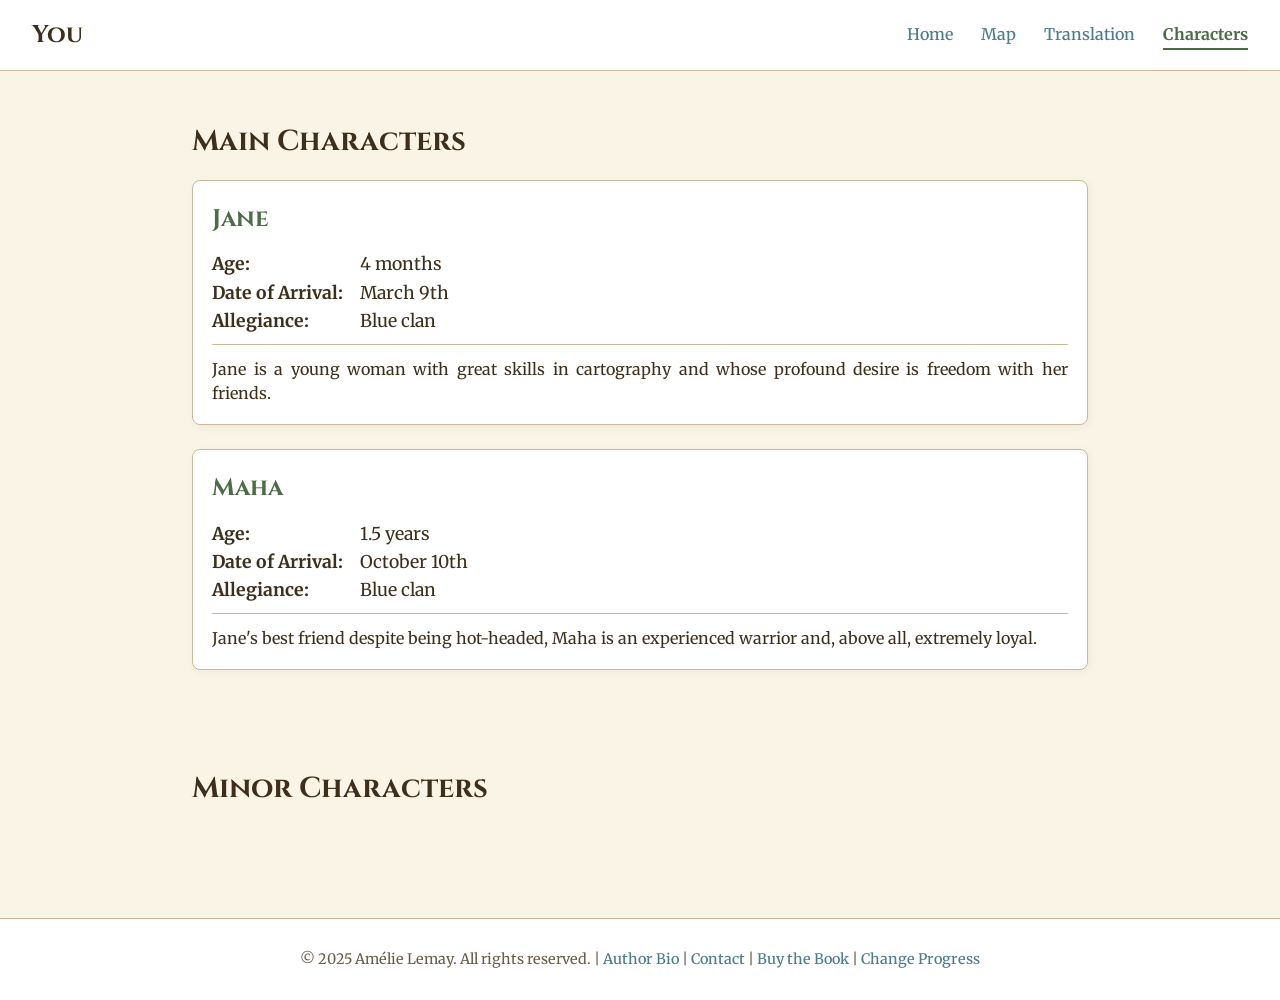
==== characters.html @ 9cd5df21 "Inject content dynamically" ====
<!DOCTYPE html>
<html lang="en">

<head>
    <meta charset="UTF-8">
    <meta name="viewport" content="width=device-width, initial-scale=1.0">
    <title>Characters</title>
    <link href="https://fonts.googleapis.com/css2?family=Cinzel:wght@600&family=Merriweather&display=swap"
        rel="stylesheet">
    <link rel="stylesheet" href="/css/shared.css">
    <link rel="stylesheet" href="/css/characters.css">
    <script type="module" src="/js/shared.js"></script>
    <script type="module" src="/js/characters.js"></script>
</head>

<body>
    <header>
        <h1><a href="index.html">You</a></h1>
        <nav>
            <a href="index.html">Home</a>
            <a href="map.html">Map</a>
            <a href="translation.html">Translation</a>
            <a href="characters.html" aria-current="page">Characters</a>
        </nav>
    </header>

    <a href="#" class="back-to-top" aria-label="Back to top">
        <svg xmlns="http://www.w3.org/2000/svg" fill="none" viewBox="0 0 24 24" stroke="currentColor" stroke-width="4"
            stroke-linecap="round" stroke-linejoin="round">
            <polyline points="18 15 12 9 6 15" />
        </svg>
    </a>

    <section class="chapter-update">
        <button class="popup-close" id="banner-close" aria-label="Close banner">
            <svg xmlns="http://www.w3.org/2000/svg" viewBox="0 0 24 24" fill="none" stroke="currentColor" stroke-width="2"
                stroke-linecap="round" stroke-linejoin="round">
                <line x1="18" y1="6" x2="6" y2="18" />
                <line x1="6" y1="6" x2="18" y2="18" />
            </svg>
        </button>
        <p>Still on chapter <span id="current-chapter">1</span>? Update your progress <a class="update-progress">here</a>.</p>
    </section>

    <div id="content-wrapper">
        <section class="section">
            <h2>Main Characters</h2>
            <div class="major-characters cards" id="main-characters">
                <!--
                    <div class="card card--hover">
                        <h3 class="section-heading">Name</h3>
                        <p><strong>Age:</strong> Age</p>
                        <p><strong>Date of Arrival:</strong> Date</p>
                        <p class="card-underline"><strong>Allegiance:</strong> Group</p>
                        <p class="card-description">Description.</p>
                    </div>
                -->
            </div>
        </section>

        <section class="section">
            <h2>Minor Characters</h2>
            <div class="minor-characters cards" id="minor-characters">
                <!--
                    <div class="card card--hover">
                        <h3 class="section-heading">Name</h3>
                        <p><strong>Allegiance:</strong> Group</p>
                    </div>
                -->
            </div>
        </section>
    </div>

    <footer>
        &copy; 2025 Amélie Lemay. All rights reserved. |
        <a href="#">Author Bio</a> |
        <a href="#">Contact</a> |
        <a href="#">Buy the Book</a> |
        <a class="update-progress">Change Progress</a>
    </footer>

        <template id="progress-modal-template">
            <div class="popup-overlay" data-id="overlay" role="dialog" aria-modal="true" aria-labelledby="progress-title">
                <div class="popup">
                    <button class="popup-close" data-id="close" aria-label="Close popup">
                        <svg xmlns="http://www.w3.org/2000/svg" viewBox="0 0 24 24" fill="none" stroke="currentColor"
                            stroke-width="2" stroke-linecap="round" stroke-linejoin="round">
                            <line x1="18" y1="6" x2="6" y2="18" />
                            <line x1="6" y1="6" x2="18" y2="18" />
                        </svg>
                    </button>
        
                    <p class="popup-intro" data-when="update">You've made some progress!</p>
        
                    <div class="chapter-stepper">
                        <button class="stepper-btn" data-id="dec" aria-label="Previous chapter">
                            <svg xmlns="http://www.w3.org/2000/svg" fill="none" viewBox="0 0 24 24" stroke="currentColor"
                                stroke-width="3" stroke-linecap="round" stroke-linejoin="round">
                                <polyline points="15 18 9 12 15 6" />
                            </svg>
                        </button>
                        <span data-id="chapter-display">1</span>
                        <button class="stepper-btn" data-id="inc" aria-label="Next chapter">
                            <svg xmlns="http://www.w3.org/2000/svg" fill="none" viewBox="0 0 24 24" stroke="currentColor"
                                stroke-width="3" stroke-linecap="round" stroke-linejoin="round">
                                <polyline points="9 18 15 12 9 6" />
                            </svg>
                        </button>
                    </div>
        
                    <div class="popup-checkbox">
                        <label>
                            <input type="checkbox" data-id="finished" />
                            <span>I finished reading</span>
                        </label>
                    </div>
        
                    <div class="popup-actions">
                        <button class="button button--primary" data-id="save">Let's go</button>
                    </div>
                </div>
            </div>
        </template>
</body>

</html>
---- css/shared.css ----
/* ====================================
   Theme Variables
==================================== */
:root {
    --bg: #FAF4E6;
    --text: #3E2F1C;
    --accent: #4C6B47;
    --link: #4A7C8C;
    --border: #CBB89D;
}

/* ====================================
   Global Reset & Base
==================================== */
* {
    margin: 0;
    padding: 0;
    box-sizing: border-box;
}

html {
    font-size: 100%;
    scroll-behavior: smooth;
}

body {
    font-family: 'Merriweather', serif;
    background-color: var(--bg);
    color: var(--text);
    line-height: 1.6;
}

header,
aside,
.card,
.translation-block,
footer {
    background: white;
}

/* ====================================
   Header & Navigation
==================================== */
header {
    border-bottom: 1px solid var(--border);
    padding: 1em 2em;
    display: flex;
    justify-content: space-between;
    align-items: center;
    position: sticky;
    top: 0;
    z-index: 100;
}

header h1 {
    font-family: 'Cinzel', serif;
    font-size: 1.5em;
}

header h1 a {
    color: inherit;
}

a {
    transition: color 0.3s ease;
    text-decoration: none;
    color: var(--link);
    cursor: pointer;
}

nav a,
aside a,
footer a,
.chapter-update a {
    position: relative;
    font-weight: 500;
}

nav a::after,
.card a::after,
footer a::after,
.chapter-update a::after {
    content: "";
    position: absolute;
    left: 0;
    bottom: -3px;
    height: 2px;
    width: 100%;
    background-color: var(--accent);
    transform: scaleX(0);
    transform-origin: center;
    transition: transform 0.5s ease;
}

nav a:hover::after,
.card a:hover::after,
footer a:hover::after,
.chapter-update a:hover::after {
    transform: scaleX(1);
}

nav a {
    margin-left: 1.5em;
}

nav a:hover,
.card a:hover,
footer a:hover,
.translation strong,
.chapter-update a:hover {
    color: var(--accent);
}

nav a[aria-current="page"] {
    color: var(--accent);
    font-weight: bold;
    border-bottom: 2px solid var(--accent);
    padding-bottom: 0.2em;
}

nav a[aria-current="page"]::after {
    display: none;
}

/* ====================================
   Back to Top Button
==================================== */
.back-to-top {
    position: fixed;
    bottom: 2.5rem;
    right: 2rem;
    width: 2.7em;
    height: 2.7em;
    background: transparent;
    color: var(--accent);
    border: 1.5px solid var(--accent);
    border-radius: 50%;
    opacity: 0;
    pointer-events: none;
    transition: opacity 0.4s ease, transform 0.3s ease;
    z-index: 1000;
    display: flex;
    align-items: center;
    justify-content: center;
    backdrop-filter: blur(6px);
}

.back-to-top svg {
    width: 1.2em;
    height: 1.2em;
}

.back-to-top:hover {
    transform: scale(1.1);
    background-color: rgba(76, 107, 71, 0.08);
}

body.scrolled .back-to-top {
    opacity: 1;
    pointer-events: auto;
}

/* ====================================
   Buttons
==================================== */
.button {
    font-family: 'Merriweather', serif;
    font-size: 1rem;
    font-weight: bold;
    padding: 0.6rem 1.2rem;
    border-radius: 6px;
    border: none;
    background: var(--accent);
    color: white;
    cursor: pointer;
    display: inline-block;
    text-align: center;
    transition: transform 0.3s ease, box-shadow 0.3s ease, background-color 0.3s ease;
}

.button:hover {
    transform: scale(1.02);
    box-shadow: 0 0 4px 1px rgba(76, 107, 71, 0.5);
    background-color: #436141;
}

/* ====================================
   Sections & Text Styling
==================================== */
.section {
    padding: 3em 2em;
    max-width: 75%;
    margin: 0 auto;
    opacity: 0;
}

.section h2 {
    font-family: 'Cinzel', serif;
    font-size: 1.8rem;
    margin-bottom: 0.5em;
}

h3.section-heading {
    font-family: 'Cinzel', serif;
    font-size: 1.5rem;
    color: var(--accent);
}

.section p:not(.card-description) {
    font-size: 1.1rem;
}

.tip {
    margin: 2rem 0 0.5rem 0;
    font-style: italic;
    font-size: 0.85em;
}

/* ====================================
   Animation
==================================== */
.animate:not(.card) {
    animation: fadeInUpBlur 1s ease-out both;
}

@keyframes fadeInUpBlur {
    0% {
        opacity: 0;
        transform: translateY(2.5rem);
        filter: blur(4px);
    }

    40% {
        filter: blur(0);
    }

    100% {
        opacity: 1;
        transform: translateY(0);
        filter: blur(0);
    }
}

@keyframes popupIn {
    from {
        transform: scale(0.9) translateY(20px);
        opacity: 0;
    }

    to {
        transform: scale(1) translateY(0);
        opacity: 1;
    }
}

/* ====================================
   Popup and banner styles
==================================== */
.popup-overlay {
    position: fixed;
    inset: 0;
    background: rgba(0, 0, 0, 0.65);
    backdrop-filter: blur(4px);
    display: flex;
    justify-content: center;
    align-items: center;
    opacity: 0;
    pointer-events: none;
    transition: opacity 0.4s ease;
    z-index: 2000;
}

.popup-overlay.active {
    opacity: 1;
    pointer-events: auto;
}

.popup {
    position: relative;
    background: var(--bg);
    border: 1px solid var(--border);
    border-radius: 12px;
    padding: 1.5rem 3rem 2rem;
    max-width: 500px;
    width: 90%;
    box-shadow: 0 12px 30px rgba(0, 0, 0, 0.25);
    animation: popupIn 0.4s ease;
    text-align: center;
    font-family: 'Merriweather', serif;
    color: var(--text);
}

.popup-close {
    position: absolute;
    top: 50%;
    bottom: 50%;
    right: 0.5rem;
    background: transparent;
    border: none;
    font-size: 2.5rem;
    cursor: pointer;
    display: flex;
    align-items: center;
    justify-content: center;
}

.popup-close svg {
    width: 2rem;
    height: 2rem;
    stroke-width: 1.5;
    color: #a38f7d;
    transition: color 0.25s ease, transform 0.25s ease;
}

.popup-close:hover svg {
    color: var(--text);
    transform: scale(1.1);
}

[data-id="close"] {
    top: 0.5rem;
    bottom: auto;
}

[data-id="close"] svg {
    width: 2.5rem;
    height: 2.5rem;
}

.popup-intro {
    font-family: 'Cinzel', serif;
    font-size: 1.2rem;
    font-style: italic;
    margin-bottom: 0.8rem;
    color: var(--accent);
    border-bottom: 1.5px solid var(--accent);
}

.popup-text {
    font-size: 1rem;
    margin-bottom: 1.5rem;
    line-height: 1.4;
}

.chapter-stepper {
    display: flex;
    align-items: center;
    justify-content: center;
    gap: 0.5rem;
    margin-bottom: 1.5rem;
    font-size: 1.2rem;
    font-weight: bold;
    color: var(--accent);
}

[data-id="chapter-display"] {
    min-width: 2ch;
    text-align: center;
    font-size: 1.3rem;
    color: var(--text);
}

.stepper-btn {
    background: none;
    color: var(--accent);
    border: none;
    cursor: pointer;
    transition: transform 0.3s ease;
}

.stepper-btn svg {
    width: 2.5em;
    height: 2.5em;
}

.stepper-btn:hover:not(:disabled) {
    transform: scale(1.1);
}

.stepper-btn:disabled {
    opacity: 0.4;
    cursor: not-allowed;
}

.popup-checkbox {
    display: flex;
    justify-content: center;
    margin: 0.8rem 0;
    font-size: 0.95rem;
    color: var(--text);
}

.popup-checkbox label {
    display: flex;
    align-items: center;
    gap: 0.5rem;
    cursor: pointer;
}

.popup-checkbox input {
    accent-color: var(--accent);
    width: 1.3rem;
    height: 1.3rem;
    cursor: pointer;
}

.popup-actions {
    display: flex;
    gap: 1rem;
    justify-content: center;
    flex-wrap: wrap;
}

.popup-actions .button {
    font-weight: 500;
    padding: 0.6rem 1.4rem;
    transition: color 0.3s ease;
}

.button--primary {
    background-color: var(--accent);
    color: var(--bg);
    border: 1.5px solid var(--accent);
}

.button--primary:hover {
    background-color: #5c7b58;
    box-shadow: none;
}

.button--secondary {
    background-color: transparent;
    color: var(--text);
    border: 1.5px solid var(--text);
}

.button--secondary:hover {
    background-color: rgba(0, 0, 0, 0.05);
    box-shadow: none;
}

.chapter-update {
    padding: 0.5em;
    border-top: 1px solid var(--border);
    border-bottom: 1px solid var(--border);
    text-align: center;
    font-style: italic;
    background: var(--bg);
    position: absolute;
    width: 100%;
    transform: translateY(-100%);
    opacity: 0;
    transition: transform 0.6s ease, opacity 0.6s ease;
    z-index: 50;
}

.chapter-update.show {
    transform: translateY(0);
    opacity: 1;
}

/* ====================================
   Card Layouts (Cards & Characters)
==================================== */
.cards,
.major-characters {
    display: flex;
    flex-direction: column;
    gap: 1.5em;
}

.card {
    border: 1px solid var(--border);
    text-align: left;
    padding: 1.2em;
    border-radius: 8px;
    box-shadow: 2px 2px 10px rgba(0, 0, 0, 0.05);
    opacity: 0;
    transform: translateY(1.5rem);
    transition: opacity 1s ease, transform 0.3s ease, box-shadow 0.3s ease;
}

.card h3 {
    margin-bottom: 0.5em;
}

.card strong {
    display: inline-block;
    min-width: 12ch;
}

.card.animate {
    opacity: 1;
    transform: translateY(0);
}

.card:hover {
    transform: translateY(-6px);
    box-shadow: 4px 6px 18px rgba(0, 0, 0, 0.1);
}

.card-underline {
    margin-bottom: 0.7em;
    border-bottom: 1px solid var(--border);
    padding-bottom: 0.5em;
}

.card-description {
    font-size: 1rem;
    line-height: 1.5;
    text-align: justify;
}

/* ====================================
   Footer
==================================== */

footer {
    padding: 2em;
    text-align: center;
    font-size: 0.9rem;
    color: #6b5c47;
    border-top: 1px solid var(--border);
    margin-top: 3em;
}
---- css/characters.css ----
/* ====================================
   Card customization
==================================== */

.minor-characters {
    display: grid;
    grid-template-columns: repeat(auto-fill, minmax(25%, 1fr));
    gap: 1.5em;
}

.minor-characters .card strong {
    min-width: 9ch;
}

.deceased {
    font-style: italic;
}
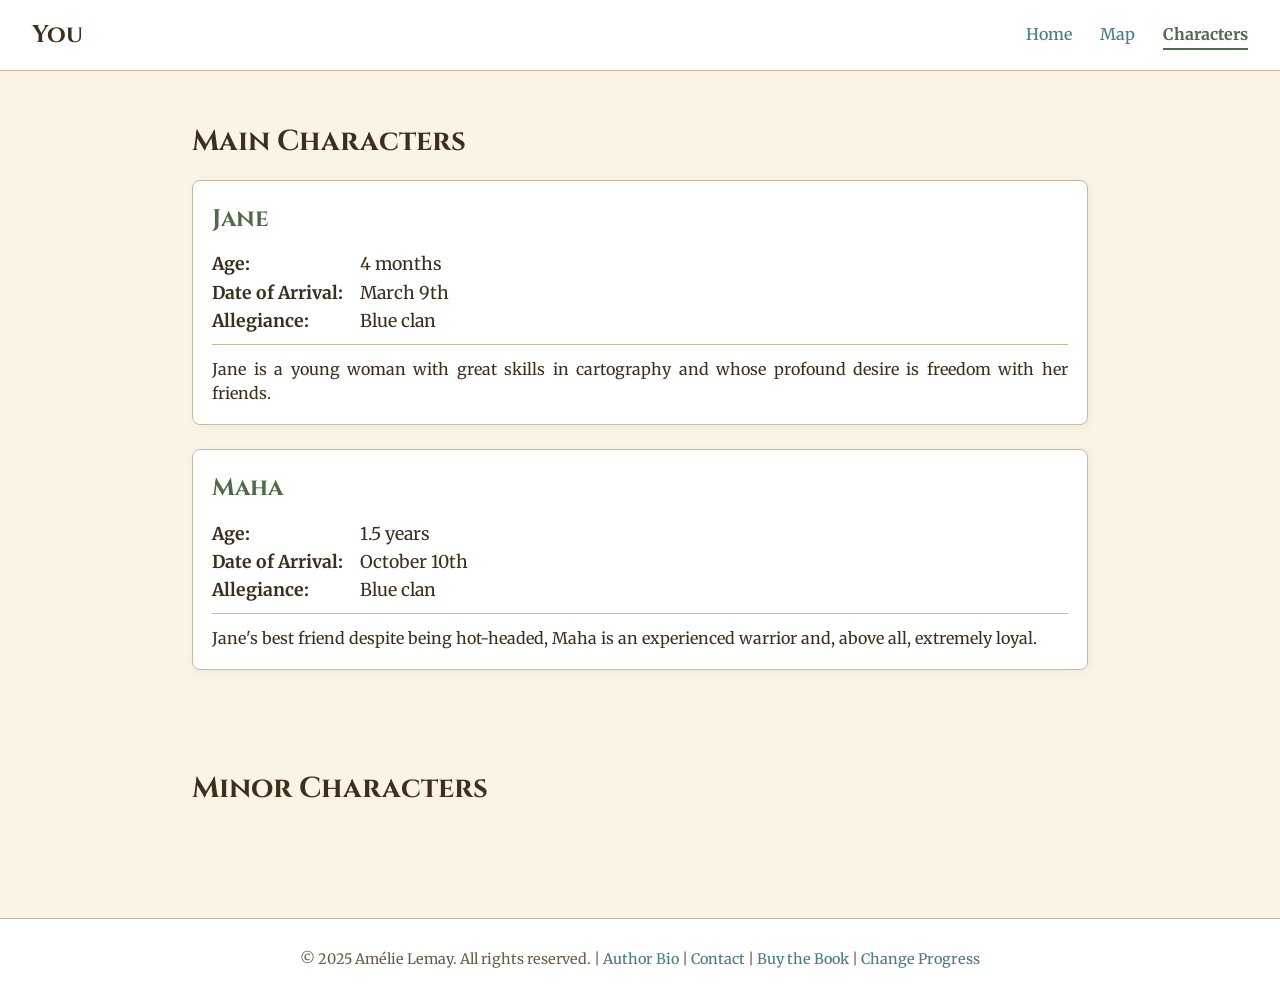
==== commit 24ac03f7: "Content update" ====
--- a/characters.html
+++ b/characters.html
@@ -19,7 +19,7 @@
         <nav>
             <a href="index.html">Home</a>
             <a href="map.html">Map</a>
-            <a href="translation.html">Translation</a>
+            <a href="translation.html" class="ch-7">Translation</a>
             <a href="characters.html" aria-current="page">Characters</a>
         </nav>
     </header>
@@ -73,9 +73,9 @@
 
     <footer>
         &copy; 2025 Amélie Lemay. All rights reserved. |
-        <a href="#">Author Bio</a> |
-        <a href="#">Contact</a> |
-        <a href="#">Buy the Book</a> |
+        <a href="#" onclick="alert('Functionality still in development!'); return false;">Author Bio</a> |
+        <a href="#" onclick="alert('Functionality still in development!'); return false;">Contact</a> |
+        <a href="#" onclick="alert('Functionality still in development!'); return false;">Buy the Book</a> |
         <a class="update-progress">Change Progress</a>
     </footer>
 
--- a/css/shared.css
+++ b/css/shared.css
@@ -446,7 +446,7 @@
     text-align: center;
     font-style: italic;
     background: var(--bg);
-    position: absolute;
+    position: fixed;
     width: 100%;
     transform: translateY(-100%);
     opacity: 0;
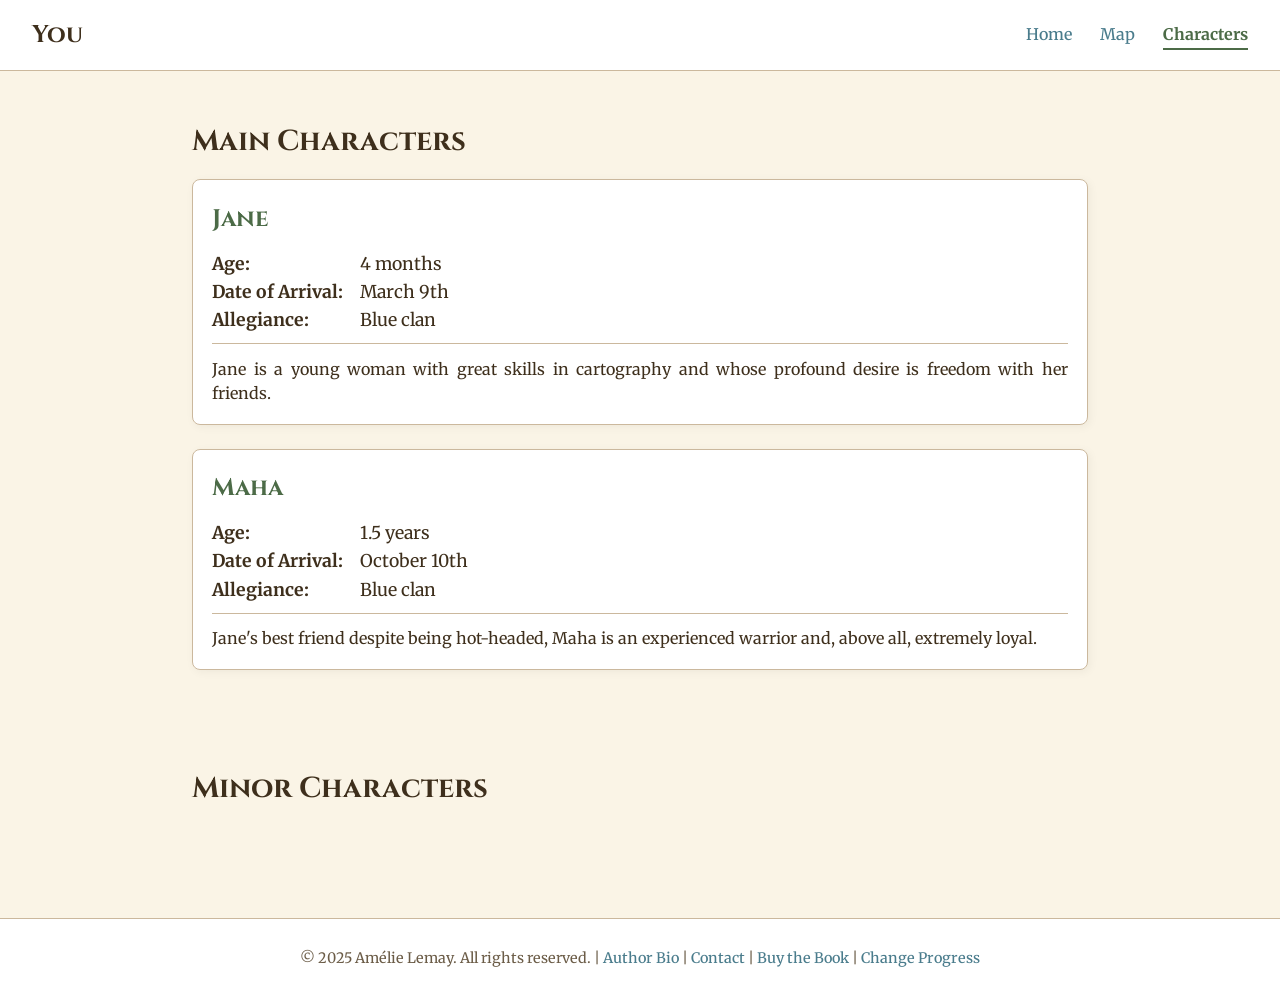
==== commit 64f5d795: "Better semantic layout" ====
--- a/characters.html
+++ b/characters.html
@@ -24,13 +24,6 @@
         </nav>
     </header>
 
-    <a href="#" class="back-to-top" aria-label="Back to top">
-        <svg xmlns="http://www.w3.org/2000/svg" fill="none" viewBox="0 0 24 24" stroke="currentColor" stroke-width="4"
-            stroke-linecap="round" stroke-linejoin="round">
-            <polyline points="18 15 12 9 6 15" />
-        </svg>
-    </a>
-
     <section class="chapter-update">
         <button class="popup-close" id="banner-close" aria-label="Close banner">
             <svg xmlns="http://www.w3.org/2000/svg" viewBox="0 0 24 24" fill="none" stroke="currentColor" stroke-width="2"
@@ -39,37 +32,45 @@
                 <line x1="6" y1="6" x2="18" y2="18" />
             </svg>
         </button>
-        <p>Still on chapter <span id="current-chapter">1</span>? Update your progress <a class="update-progress">here</a>.</p>
+        <p>Still on chapter <span id="current-chapter">1</span>? Update your progress <a class="update-progress">here</a>.
+        </p>
     </section>
+    <main>
+        <div id="content-wrapper">
+            <section class="section">
+                <h2>Main Characters</h2>
+                <div class="major-characters cards" id="main-characters">
+                    <!--
+                        <div class="card card--hover">
+                            <h3 class="section-heading">Name</h3>
+                            <p><strong>Age:</strong> Age</p>
+                            <p><strong>Date of Arrival:</strong> Date</p>
+                            <p class="card-underline"><strong>Allegiance:</strong> Group</p>
+                            <p class="card-description">Description.</p>
+                        </div>
+                    -->
+                </div>
+            </section>
 
-    <div id="content-wrapper">
-        <section class="section">
-            <h2>Main Characters</h2>
-            <div class="major-characters cards" id="main-characters">
-                <!--
-                    <div class="card card--hover">
-                        <h3 class="section-heading">Name</h3>
-                        <p><strong>Age:</strong> Age</p>
-                        <p><strong>Date of Arrival:</strong> Date</p>
-                        <p class="card-underline"><strong>Allegiance:</strong> Group</p>
-                        <p class="card-description">Description.</p>
-                    </div>
-                -->
-            </div>
-        </section>
+            <section class="section">
+                <h2>Minor Characters</h2>
+                <div class="minor-characters cards" id="minor-characters">
+                    <!--
+                        <div class="card card--hover">
+                            <h3 class="section-heading">Name</h3>
+                            <p><strong>Allegiance:</strong> Group</p>
+                        </div>
+                    -->
+                </div>
+            </section>
+        </div>
 
-        <section class="section">
-            <h2>Minor Characters</h2>
-            <div class="minor-characters cards" id="minor-characters">
-                <!--
-                    <div class="card card--hover">
-                        <h3 class="section-heading">Name</h3>
-                        <p><strong>Allegiance:</strong> Group</p>
-                    </div>
-                -->
-            </div>
-        </section>
-    </div>
+        <div id="error-wrapper">
+            <p id="error-message" role="alert" aria-live="assertive">
+                Sorry, something went wrong while loading the content. Please refresh or try again later.
+            </p>
+        </div>
+    </main>
 
     <footer>
         &copy; 2025 Amélie Lemay. All rights reserved. |
@@ -79,48 +80,55 @@
         <a class="update-progress">Change Progress</a>
     </footer>
 
-        <template id="progress-modal-template">
-            <div class="popup-overlay" data-id="overlay" role="dialog" aria-modal="true" aria-labelledby="progress-title">
-                <div class="popup">
-                    <button class="popup-close" data-id="close" aria-label="Close popup">
-                        <svg xmlns="http://www.w3.org/2000/svg" viewBox="0 0 24 24" fill="none" stroke="currentColor"
-                            stroke-width="2" stroke-linecap="round" stroke-linejoin="round">
-                            <line x1="18" y1="6" x2="6" y2="18" />
-                            <line x1="6" y1="6" x2="18" y2="18" />
+    <a href="#" class="back-to-top" aria-label="Back to top">
+        <svg xmlns="http://www.w3.org/2000/svg" fill="none" viewBox="0 0 24 24" stroke="currentColor" stroke-width="4"
+            stroke-linecap="round" stroke-linejoin="round">
+            <polyline points="18 15 12 9 6 15" />
+        </svg>
+    </a>
+
+    <template id="progress-modal-template">
+        <div class="popup-overlay" data-id="overlay" role="dialog" aria-modal="true" aria-labelledby="progress-title">
+            <div class="popup">
+                <button class="popup-close" data-id="close" aria-label="Close popup">
+                    <svg xmlns="http://www.w3.org/2000/svg" viewBox="0 0 24 24" fill="none" stroke="currentColor"
+                        stroke-width="2" stroke-linecap="round" stroke-linejoin="round">
+                        <line x1="18" y1="6" x2="6" y2="18" />
+                        <line x1="6" y1="6" x2="18" y2="18" />
+                    </svg>
+                </button>
+    
+                <p class="popup-intro" data-when="update">You've made some progress!</p>
+    
+                <div class="chapter-stepper">
+                    <button class="stepper-btn" data-id="dec" aria-label="Previous chapter">
+                        <svg xmlns="http://www.w3.org/2000/svg" fill="none" viewBox="0 0 24 24" stroke="currentColor"
+                            stroke-width="3" stroke-linecap="round" stroke-linejoin="round">
+                            <polyline points="15 18 9 12 15 6" />
                         </svg>
                     </button>
-        
-                    <p class="popup-intro" data-when="update">You've made some progress!</p>
-        
-                    <div class="chapter-stepper">
-                        <button class="stepper-btn" data-id="dec" aria-label="Previous chapter">
-                            <svg xmlns="http://www.w3.org/2000/svg" fill="none" viewBox="0 0 24 24" stroke="currentColor"
-                                stroke-width="3" stroke-linecap="round" stroke-linejoin="round">
-                                <polyline points="15 18 9 12 15 6" />
-                            </svg>
-                        </button>
-                        <span data-id="chapter-display">1</span>
-                        <button class="stepper-btn" data-id="inc" aria-label="Next chapter">
-                            <svg xmlns="http://www.w3.org/2000/svg" fill="none" viewBox="0 0 24 24" stroke="currentColor"
-                                stroke-width="3" stroke-linecap="round" stroke-linejoin="round">
-                                <polyline points="9 18 15 12 9 6" />
-                            </svg>
-                        </button>
-                    </div>
-        
-                    <div class="popup-checkbox">
-                        <label>
-                            <input type="checkbox" data-id="finished" />
-                            <span>I finished reading</span>
-                        </label>
-                    </div>
-        
-                    <div class="popup-actions">
-                        <button class="button button--primary" data-id="save">Let's go</button>
-                    </div>
+                    <span data-id="chapter-display">1</span>
+                    <button class="stepper-btn" data-id="inc" aria-label="Next chapter">
+                        <svg xmlns="http://www.w3.org/2000/svg" fill="none" viewBox="0 0 24 24" stroke="currentColor"
+                            stroke-width="3" stroke-linecap="round" stroke-linejoin="round">
+                            <polyline points="9 18 15 12 9 6" />
+                        </svg>
+                    </button>
+                </div>
+    
+                <div class="popup-checkbox">
+                    <label>
+                        <input type="checkbox" data-id="finished" />
+                        <span>I finished reading</span>
+                    </label>
+                </div>
+    
+                <div class="popup-actions">
+                    <button class="button button--primary" data-id="save">Let's go</button>
                 </div>
             </div>
-        </template>
+        </div>
+    </template>
 </body>
 
 </html>
--- a/css/shared.css
+++ b/css/shared.css
@@ -23,11 +23,23 @@
     scroll-behavior: smooth;
 }
 
+html, body {
+    height: 100%;
+    margin: 0;
+}
+
 body {
     font-family: 'Merriweather', serif;
     background-color: var(--bg);
     color: var(--text);
     line-height: 1.6;
+    display: flex;
+    flex-direction: column;
+    min-height: 100vh;
+}
+
+main {
+    flex: 1;
 }
 
 header,
@@ -47,8 +59,9 @@
     display: flex;
     justify-content: space-between;
     align-items: center;
-    position: sticky;
+    position: fixed;
     top: 0;
+    width: 100%;
     z-index: 100;
 }
 
@@ -185,6 +198,28 @@
 }
 
 /* ====================================
+   Error Message
+==================================== */
+#error-wrapper {
+    display: flex;
+    align-items: center;
+    justify-content: center;
+    height: 100%;
+    text-align: center;
+}
+
+#error-message {
+    background-color: #ffdddd;
+    color: #a94442;
+    border: 1px solid #a94442;
+    padding: 1em 2em;
+    margin: 1em auto;
+    max-width: 50%;
+    border-radius: 8px;
+    font-weight: bold;
+}
+
+/* ====================================
    Sections & Text Styling
 ==================================== */
 .section {
@@ -447,6 +482,7 @@
     font-style: italic;
     background: var(--bg);
     position: fixed;
+    top: 0;
     width: 100%;
     transform: translateY(-100%);
     opacity: 0;
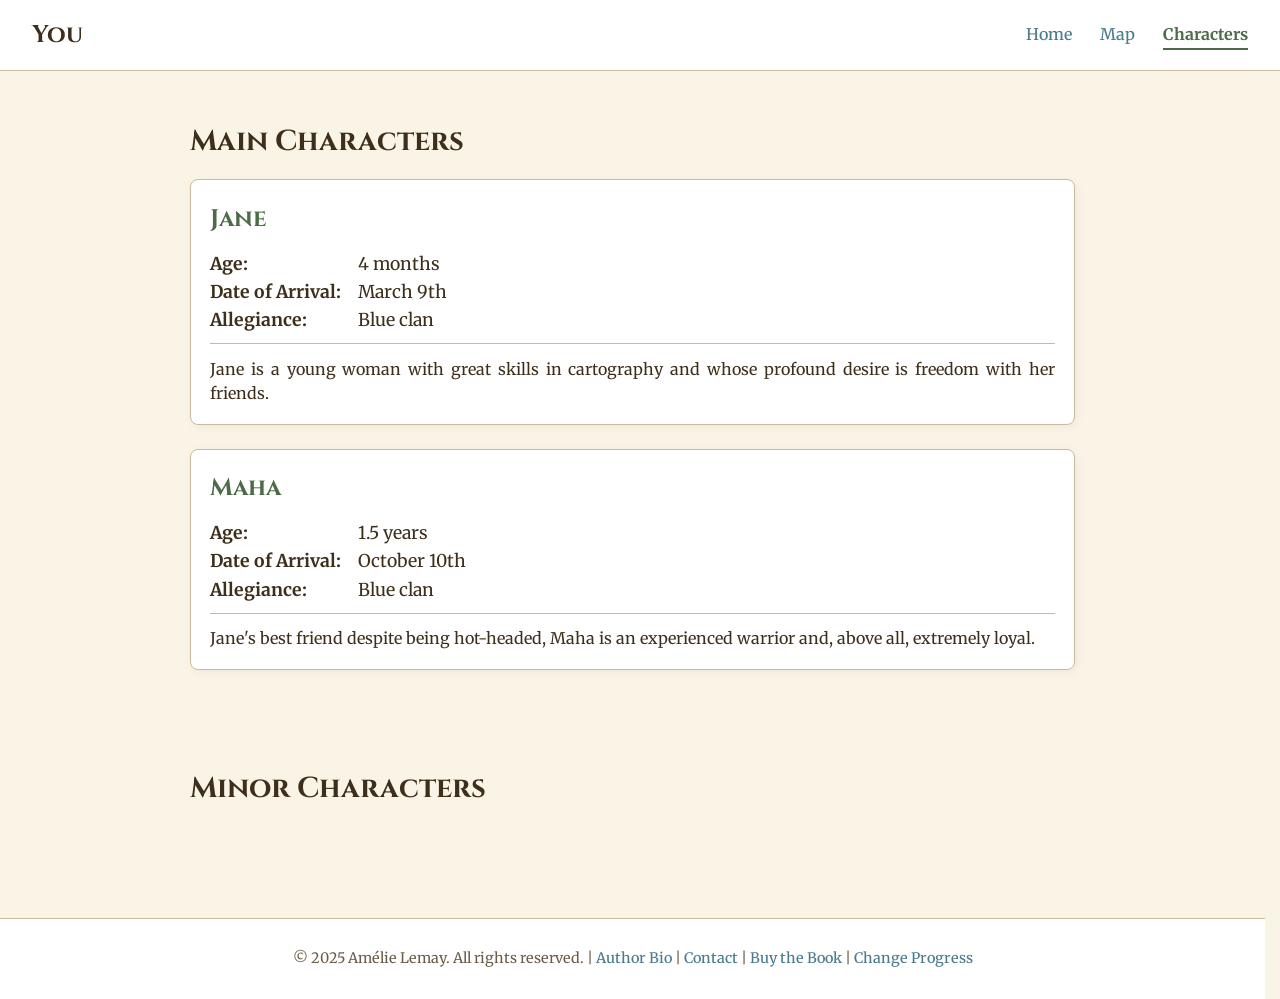
==== commit 3b81ceaf: "FOUC issue fixed" ====
--- a/characters.html
+++ b/characters.html
@@ -19,7 +19,7 @@
         <nav>
             <a href="index.html">Home</a>
             <a href="map.html">Map</a>
-            <a href="translation.html" class="ch-7">Translation</a>
+            <a href="translation.html" class="ch-7 hidden">Translation</a>
             <a href="characters.html" aria-current="page">Characters</a>
         </nav>
     </header>
--- a/css/shared.css
+++ b/css/shared.css
@@ -21,6 +21,13 @@
 html {
     font-size: 100%;
     scroll-behavior: smooth;
+    scrollbar-gutter: stable;
+}
+
+@supports not (scrollbar-gutter: stable) {
+    html {
+        overflow-y: scroll;
+    }
 }
 
 html, body {
@@ -48,6 +55,10 @@
 .translation-block,
 footer {
     background: white;
+}
+
+.hidden {
+    display: none !important;
 }
 
 /* ====================================
@@ -201,7 +212,7 @@
    Error Message
 ==================================== */
 #error-wrapper {
-    display: flex;
+    display: none;
     align-items: center;
     justify-content: center;
     height: 100%;
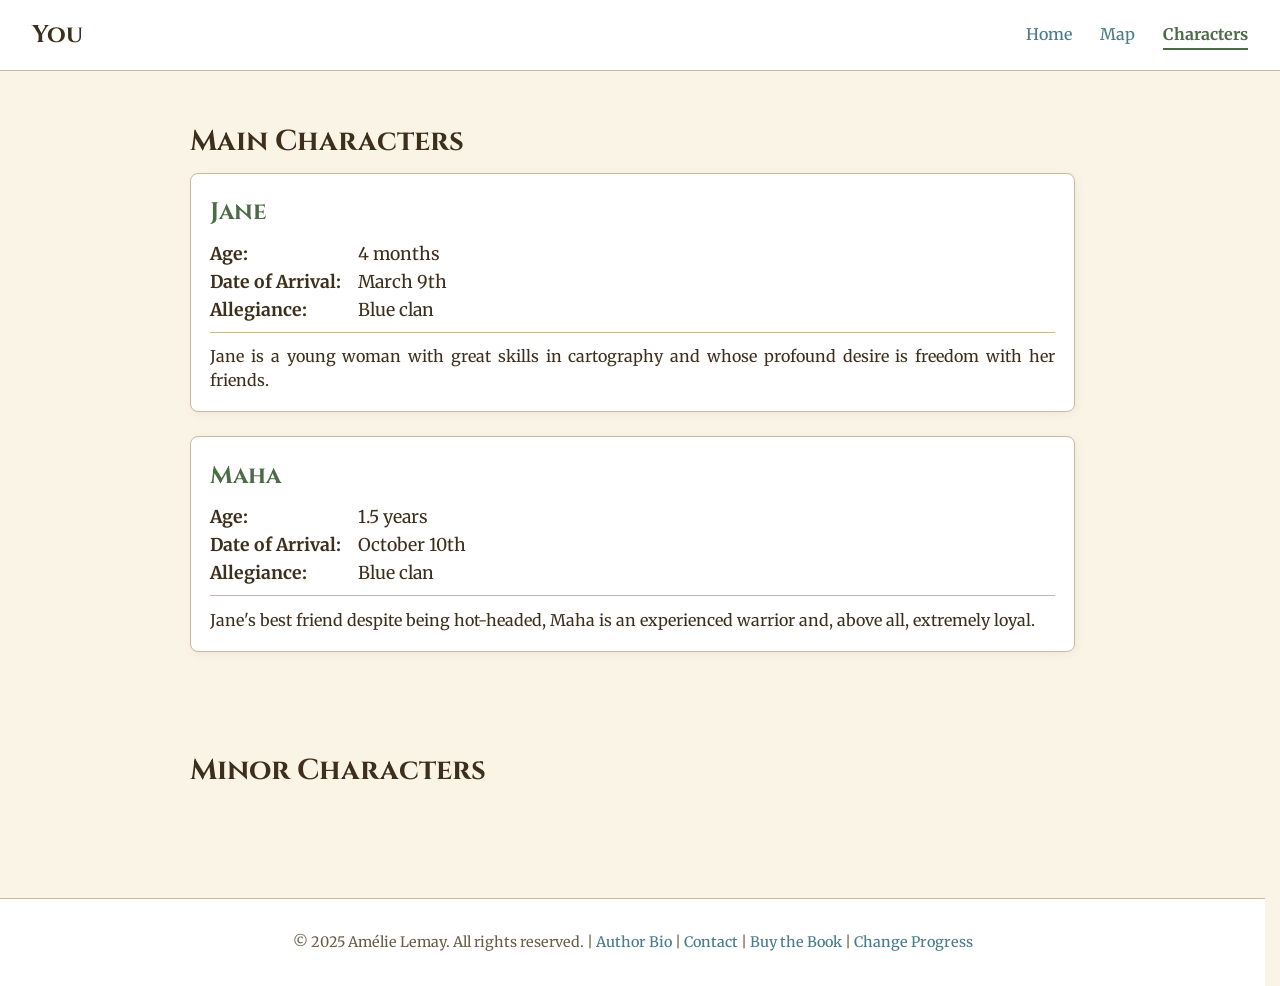
==== commit a1fab704: "Code review" ====
--- a/characters.html
+++ b/characters.html
@@ -14,27 +14,10 @@
 </head>
 
 <body>
-    <header>
-        <h1><a href="index.html">You</a></h1>
-        <nav>
-            <a href="index.html">Home</a>
-            <a href="map.html">Map</a>
-            <a href="translation.html" class="ch-7 hidden">Translation</a>
-            <a href="characters.html" aria-current="page">Characters</a>
-        </nav>
-    </header>
+    <header></header>
 
-    <section class="chapter-update">
-        <button class="popup-close" id="banner-close" aria-label="Close banner">
-            <svg xmlns="http://www.w3.org/2000/svg" viewBox="0 0 24 24" fill="none" stroke="currentColor" stroke-width="2"
-                stroke-linecap="round" stroke-linejoin="round">
-                <line x1="18" y1="6" x2="6" y2="18" />
-                <line x1="6" y1="6" x2="18" y2="18" />
-            </svg>
-        </button>
-        <p>Still on chapter <span id="current-chapter">1</span>? Update your progress <a class="update-progress">here</a>.
-        </p>
-    </section>
+    <section class="chapter-update"></section>
+
     <main>
         <div id="content-wrapper">
             <section class="section">
@@ -65,70 +48,18 @@
             </section>
         </div>
 
-        <div id="error-wrapper">
+        <div id="error-wrapper" hidden>
             <p id="error-message" role="alert" aria-live="assertive">
                 Sorry, something went wrong while loading the content. Please refresh or try again later.
             </p>
         </div>
     </main>
 
-    <footer>
-        &copy; 2025 Amélie Lemay. All rights reserved. |
-        <a href="#" onclick="alert('Functionality still in development!'); return false;">Author Bio</a> |
-        <a href="#" onclick="alert('Functionality still in development!'); return false;">Contact</a> |
-        <a href="#" onclick="alert('Functionality still in development!'); return false;">Buy the Book</a> |
-        <a class="update-progress">Change Progress</a>
-    </footer>
+    <footer></footer>
 
-    <a href="#" class="back-to-top" aria-label="Back to top">
-        <svg xmlns="http://www.w3.org/2000/svg" fill="none" viewBox="0 0 24 24" stroke="currentColor" stroke-width="4"
-            stroke-linecap="round" stroke-linejoin="round">
-            <polyline points="18 15 12 9 6 15" />
-        </svg>
-    </a>
+    <a class="back-to-top"></a>
 
-    <template id="progress-modal-template">
-        <div class="popup-overlay" data-id="overlay" role="dialog" aria-modal="true" aria-labelledby="progress-title">
-            <div class="popup">
-                <button class="popup-close" data-id="close" aria-label="Close popup">
-                    <svg xmlns="http://www.w3.org/2000/svg" viewBox="0 0 24 24" fill="none" stroke="currentColor"
-                        stroke-width="2" stroke-linecap="round" stroke-linejoin="round">
-                        <line x1="18" y1="6" x2="6" y2="18" />
-                        <line x1="6" y1="6" x2="18" y2="18" />
-                    </svg>
-                </button>
-    
-                <p class="popup-intro" data-when="update">You've made some progress!</p>
-    
-                <div class="chapter-stepper">
-                    <button class="stepper-btn" data-id="dec" aria-label="Previous chapter">
-                        <svg xmlns="http://www.w3.org/2000/svg" fill="none" viewBox="0 0 24 24" stroke="currentColor"
-                            stroke-width="3" stroke-linecap="round" stroke-linejoin="round">
-                            <polyline points="15 18 9 12 15 6" />
-                        </svg>
-                    </button>
-                    <span data-id="chapter-display">1</span>
-                    <button class="stepper-btn" data-id="inc" aria-label="Next chapter">
-                        <svg xmlns="http://www.w3.org/2000/svg" fill="none" viewBox="0 0 24 24" stroke="currentColor"
-                            stroke-width="3" stroke-linecap="round" stroke-linejoin="round">
-                            <polyline points="9 18 15 12 9 6" />
-                        </svg>
-                    </button>
-                </div>
-    
-                <div class="popup-checkbox">
-                    <label>
-                        <input type="checkbox" data-id="finished" />
-                        <span>I finished reading</span>
-                    </label>
-                </div>
-    
-                <div class="popup-actions">
-                    <button class="button button--primary" data-id="save">Let's go</button>
-                </div>
-            </div>
-        </div>
-    </template>
+    <template id="progress-modal-template"></template>
 </body>
 
 </html>
--- a/css/shared.css
+++ b/css/shared.css
@@ -47,6 +47,7 @@
 
 main {
     flex: 1;
+    padding-top: 5rem; /* approximate header height for backup */
 }
 
 header,
@@ -61,12 +62,18 @@
     display: none !important;
 }
 
+a:focus-visible,
+button:focus-visible {
+    outline: 2px solid var(--accent);
+    outline-offset: 3px;
+}
+
 /* ====================================
    Header & Navigation
 ==================================== */
 header {
     border-bottom: 1px solid var(--border);
-    padding: 1em 2em;
+    padding: 1rem 2rem;
     display: flex;
     justify-content: space-between;
     align-items: center;
@@ -78,7 +85,7 @@
 
 header h1 {
     font-family: 'Cinzel', serif;
-    font-size: 1.5em;
+    font-size: 1.5rem;
 }
 
 header h1 a {
@@ -124,7 +131,7 @@
 }
 
 nav a {
-    margin-left: 1.5em;
+    margin-left: 1.5rem;
 }
 
 nav a:hover,
@@ -139,7 +146,7 @@
     color: var(--accent);
     font-weight: bold;
     border-bottom: 2px solid var(--accent);
-    padding-bottom: 0.2em;
+    padding-bottom: 0.2rem;
 }
 
 nav a[aria-current="page"]::after {
@@ -153,8 +160,8 @@
     position: fixed;
     bottom: 2.5rem;
     right: 2rem;
-    width: 2.7em;
-    height: 2.7em;
+    width: 2.7rem;
+    height: 2.7rem;
     background: transparent;
     color: var(--accent);
     border: 1.5px solid var(--accent);
@@ -170,8 +177,8 @@
 }
 
 .back-to-top svg {
-    width: 1.2em;
-    height: 1.2em;
+    width: 1.2rem;
+    height: 1.2rem;
 }
 
 .back-to-top:hover {
@@ -223,18 +230,24 @@
     background-color: #ffdddd;
     color: #a94442;
     border: 1px solid #a94442;
-    padding: 1em 2em;
-    margin: 1em auto;
+    padding: 1rem 2rem;
+    margin: 1rem auto;
     max-width: 50%;
     border-radius: 8px;
     font-weight: bold;
 }
 
+.error-p {
+    color: gray;
+    font-size: 0.9rem;
+    font-style: italic;
+}
+
 /* ====================================
    Sections & Text Styling
 ==================================== */
 .section {
-    padding: 3em 2em;
+    padding: 3rem 2rem;
     max-width: 75%;
     margin: 0 auto;
     opacity: 0;
@@ -243,7 +256,7 @@
 .section h2 {
     font-family: 'Cinzel', serif;
     font-size: 1.8rem;
-    margin-bottom: 0.5em;
+    margin-bottom: 0.5rem;
 }
 
 h3.section-heading {
@@ -259,7 +272,7 @@
 .tip {
     margin: 2rem 0 0.5rem 0;
     font-style: italic;
-    font-size: 0.85em;
+    font-size: 0.85rem;
 }
 
 /* ====================================
@@ -311,13 +324,15 @@
     justify-content: center;
     align-items: center;
     opacity: 0;
+    visibility: hidden;
     pointer-events: none;
-    transition: opacity 0.4s ease;
+    transition: opacity 0.4s ease, visibility 0.4s ease;
     z-index: 2000;
 }
 
 .popup-overlay.active {
     opacity: 1;
+    visibility: visible;
     pointer-events: auto;
 }
 
@@ -415,8 +430,8 @@
 }
 
 .stepper-btn svg {
-    width: 2.5em;
-    height: 2.5em;
+    width: 2.5rem;
+    height: 2.5rem;
 }
 
 .stepper-btn:hover:not(:disabled) {
@@ -486,7 +501,7 @@
 }
 
 .chapter-update {
-    padding: 0.5em;
+    padding: 0.5rem;
     border-top: 1px solid var(--border);
     border-bottom: 1px solid var(--border);
     text-align: center;
@@ -507,19 +522,19 @@
 }
 
 /* ====================================
-   Card Layouts (Cards & Characters)
+   Card Layouts (Cards)
 ==================================== */
 .cards,
 .major-characters {
     display: flex;
     flex-direction: column;
-    gap: 1.5em;
+    gap: 1.5rem;
 }
 
 .card {
     border: 1px solid var(--border);
     text-align: left;
-    padding: 1.2em;
+    padding: 1.2rem;
     border-radius: 8px;
     box-shadow: 2px 2px 10px rgba(0, 0, 0, 0.05);
     opacity: 0;
@@ -528,7 +543,7 @@
 }
 
 .card h3 {
-    margin-bottom: 0.5em;
+    margin-bottom: 0.5rem;
 }
 
 .card strong {
@@ -547,9 +562,9 @@
 }
 
 .card-underline {
-    margin-bottom: 0.7em;
+    margin-bottom: 0.7rem;
     border-bottom: 1px solid var(--border);
-    padding-bottom: 0.5em;
+    padding-bottom: 0.5rem;
 }
 
 .card-description {
@@ -563,10 +578,10 @@
 ==================================== */
 
 footer {
-    padding: 2em;
+    padding: 2rem;
     text-align: center;
     font-size: 0.9rem;
     color: #6b5c47;
     border-top: 1px solid var(--border);
-    margin-top: 3em;
+    margin-top: 3rem;
 }
--- a/css/characters.css
+++ b/css/characters.css
@@ -10,8 +10,4 @@
 
 .minor-characters .card strong {
     min-width: 9ch;
-}
-
-.deceased {
-    font-style: italic;
 }
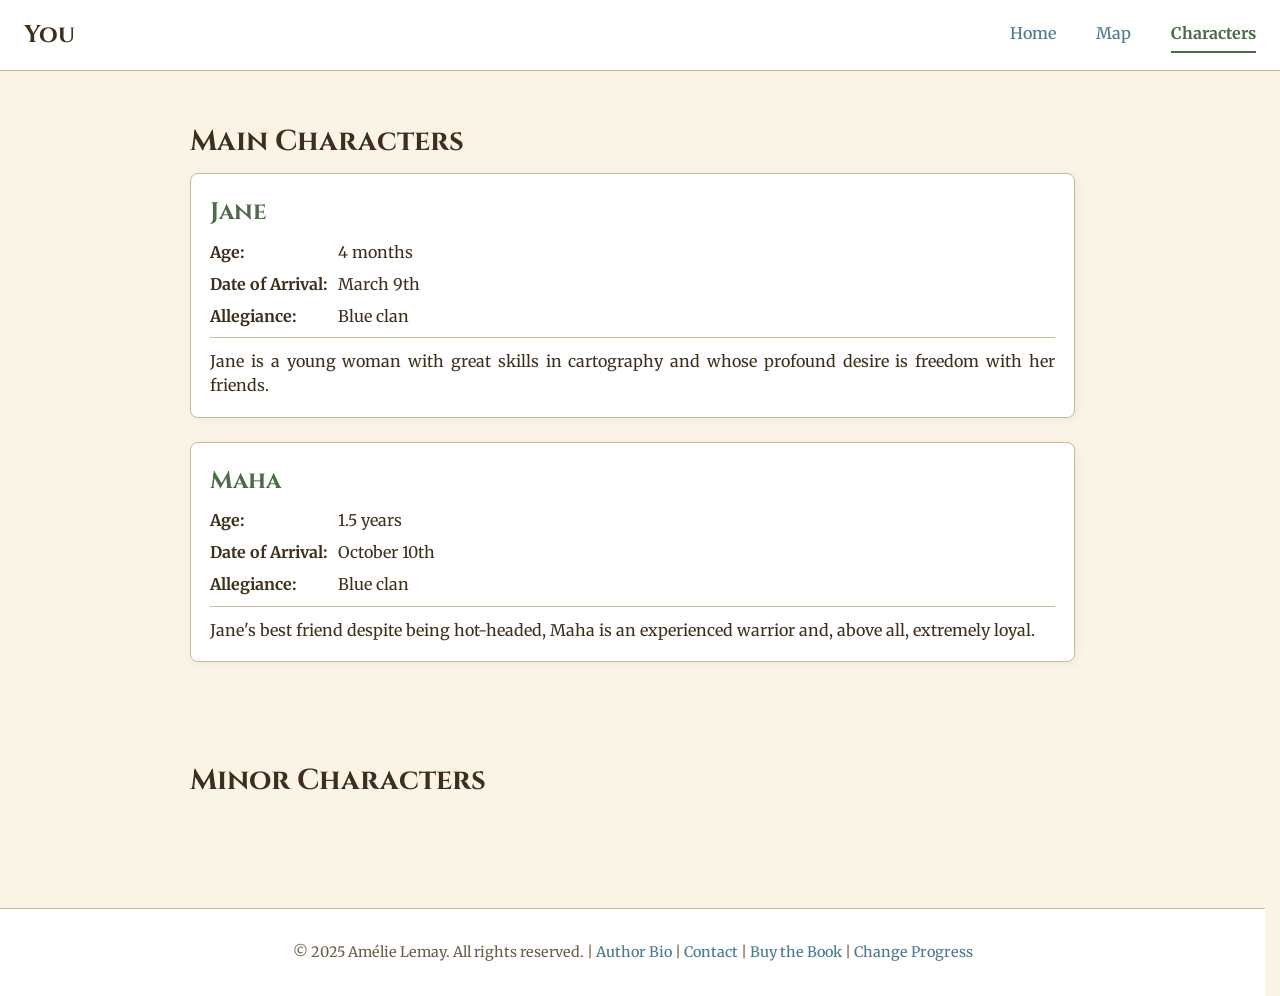
==== commit 7ab42f6b: "Cards alignment" ====
--- a/characters.html
+++ b/characters.html
@@ -26,9 +26,14 @@
                     <!--
                         <div class="card card--hover">
                             <h3 class="section-heading">Name</h3>
-                            <p><strong>Age:</strong> Age</p>
-                            <p><strong>Date of Arrival:</strong> Date</p>
-                            <p class="card-underline"><strong>Allegiance:</strong> Group</p>
+                            <div class="card-meta card-underline">
+                                <div class="label">Age:</div>
+                                <div>Age</div>
+                                <div class="label">Date of Arrival:</div>
+                                <div>Date</div>
+                                <div class="label">Allegiance:</div>
+                                <div>Group</div>
+                            </div>
                             <p class="card-description">Description.</p>
                         </div>
                     -->
@@ -41,7 +46,10 @@
                     <!--
                         <div class="card card--hover">
                             <h3 class="section-heading">Name</h3>
-                            <p><strong>Allegiance:</strong> Group</p>
+                            <div class="card-meta">
+                                <div class="label">Allegiance:</div>
+                                <div>Group</div>
+                            </div>
                         </div>
                     -->
                 </div>
--- a/css/shared.css
+++ b/css/shared.css
@@ -51,6 +51,7 @@
 }
 
 header,
+nav,
 aside,
 .card,
 .translation-block,
@@ -62,7 +63,7 @@
     display: none !important;
 }
 
-a:focus-visible,
+.link:focus-visible,
 button:focus-visible {
     outline: 2px solid var(--accent);
     outline-offset: 3px;
@@ -73,7 +74,7 @@
 ==================================== */
 header {
     border-bottom: 1px solid var(--border);
-    padding: 1rem 2rem;
+    padding: 0.75rem;
     display: flex;
     justify-content: space-between;
     align-items: center;
@@ -90,27 +91,36 @@
 
 header h1 a {
     color: inherit;
-}
-
-a {
+    text-decoration: none;
+}
+
+.menu-toggle {
+    display: flex;
+    align-items: center;
+    justify-content: center;
+    background: transparent;
+    border: 0;
+    color: var(--link);
+}
+
+.menu-toggle svg {
+    width: 2.5rem;
+    height: 2.5rem;
+}
+
+.link {
     transition: color 0.3s ease;
     text-decoration: none;
     color: var(--link);
     cursor: pointer;
 }
 
-nav a,
-aside a,
-footer a,
-.chapter-update a {
+.link {
     position: relative;
     font-weight: 500;
 }
 
-nav a::after,
-.card a::after,
-footer a::after,
-.chapter-update a::after {
+.link::after {
     content: "";
     position: absolute;
     left: 0;
@@ -123,43 +133,53 @@
     transition: transform 0.5s ease;
 }
 
-nav a:hover::after,
-.card a:hover::after,
-footer a:hover::after,
-.chapter-update a:hover::after {
+.link:hover::after {
     transform: scaleX(1);
 }
 
-nav a {
-    margin-left: 1.5rem;
-}
-
-nav a:hover,
-.card a:hover,
-footer a:hover,
+.link:hover,
 .translation strong,
 .chapter-update a:hover {
     color: var(--accent);
 }
 
-nav a[aria-current="page"] {
+nav {
+    position: absolute;
+    top: 100%;
+    right: 0;
+    width: 220px;
+    display: flex;
+    flex-direction: column;
+    padding: 1rem 1.5rem;
+    gap: 1rem;
+    box-shadow: 0 6px 12px rgba(0, 0, 0, 0.1);
+    border-radius: 0 0 8px 8px;
+    opacity: 0;
+    pointer-events: none;
+    transform: translateY(-10px);
+    transition: all 0.25s ease;
+}
+
+nav.open {
+    opacity: 1;
+    pointer-events: auto;
+    transform: translateY(0);
+}
+
+nav .link[aria-current="page"] {
     color: var(--accent);
     font-weight: bold;
     border-bottom: 2px solid var(--accent);
     padding-bottom: 0.2rem;
 }
 
-nav a[aria-current="page"]::after {
-    display: none;
-}
-
 /* ====================================
    Back to Top Button
 ==================================== */
 .back-to-top {
     position: fixed;
-    bottom: 2.5rem;
-    right: 2rem;
+    bottom: 1rem;
+    right: 0.5rem;
     width: 2.7rem;
     height: 2.7rem;
     background: transparent;
@@ -206,6 +226,7 @@
     cursor: pointer;
     display: inline-block;
     text-align: center;
+    text-decoration: none;
     transition: transform 0.3s ease, box-shadow 0.3s ease, background-color 0.3s ease;
 }
 
@@ -232,7 +253,7 @@
     border: 1px solid #a94442;
     padding: 1rem 2rem;
     margin: 1rem auto;
-    max-width: 50%;
+    max-width: 80%;
     border-radius: 8px;
     font-weight: bold;
 }
@@ -247,8 +268,8 @@
    Sections & Text Styling
 ==================================== */
 .section {
-    padding: 3rem 2rem;
-    max-width: 75%;
+    padding: 1rem;
+    max-width: 90%;
     margin: 0 auto;
     opacity: 0;
 }
@@ -257,6 +278,10 @@
     font-family: 'Cinzel', serif;
     font-size: 1.8rem;
     margin-bottom: 0.5rem;
+}
+
+.section h3 {
+    font-size: 1.3rem;
 }
 
 h3.section-heading {
@@ -310,6 +335,13 @@
         transform: scale(1) translateY(0);
         opacity: 1;
     }
+}
+
+/* ====================================
+   Images
+==================================== */
+img.loaded {
+    opacity: 1;
 }
 
 /* ====================================
@@ -341,7 +373,7 @@
     background: var(--bg);
     border: 1px solid var(--border);
     border-radius: 12px;
-    padding: 1.5rem 3rem 2rem;
+    padding: 1.5rem;
     max-width: 500px;
     width: 90%;
     box-shadow: 0 12px 30px rgba(0, 0, 0, 0.25);
@@ -355,7 +387,7 @@
     position: absolute;
     top: 50%;
     bottom: 50%;
-    right: 0.5rem;
+    right: 0.3rem;
     background: transparent;
     border: none;
     font-size: 2.5rem;
@@ -379,13 +411,17 @@
 }
 
 [data-id="close"] {
-    top: 0.5rem;
+    top: 0.3rem;
     bottom: auto;
 }
 
 [data-id="close"] svg {
-    width: 2.5rem;
-    height: 2.5rem;
+    width: 1.7rem;
+    height: 1.7rem;
+}
+
+.mobile-break {
+    display: inline;
 }
 
 .popup-intro {
@@ -476,6 +512,12 @@
     font-weight: 500;
     padding: 0.6rem 1.4rem;
     transition: color 0.3s ease;
+}
+
+.popup-note {
+    margin-top: 1rem;
+    font-size: 0.9rem;
+    font-style: italic;
 }
 
 .button--primary {
@@ -533,8 +575,7 @@
 
 .card {
     border: 1px solid var(--border);
-    text-align: left;
-    padding: 1.2rem;
+    padding: 1rem;
     border-radius: 8px;
     box-shadow: 2px 2px 10px rgba(0, 0, 0, 0.05);
     opacity: 0;
@@ -543,12 +584,19 @@
 }
 
 .card h3 {
-    margin-bottom: 0.5rem;
-}
-
-.card strong {
-    display: inline-block;
-    min-width: 12ch;
+    margin-bottom: 0.3rem;
+    text-align: left;
+}
+
+.card-meta {
+    display: grid;
+    grid-template-columns: max-content 1fr;
+    row-gap: 0.4rem;
+    column-gap: 0.6rem;
+}
+
+.card-meta .label {
+    font-weight: bold;
 }
 
 .card.animate {
@@ -568,6 +616,7 @@
 }
 
 .card-description {
+    margin-top: 0.5rem;
     font-size: 1rem;
     line-height: 1.5;
     text-align: justify;
@@ -584,4 +633,96 @@
     color: #6b5c47;
     border-top: 1px solid var(--border);
     margin-top: 3rem;
+}
+
+/* ====================================
+   Media Queries
+==================================== */
+/* Tablets */
+@media (min-width: 600px) {
+    .menu-toggle {
+        display: none;
+    }
+
+    nav {
+        position: static;
+        opacity: 1;
+        pointer-events: auto;
+        transform: none;
+        box-shadow: none;
+        height: auto;
+        width: auto;
+        flex-direction: row;
+        padding: 0;
+    }
+
+    nav .link {
+        margin-left: 1.5rem;
+    }
+
+    nav .link[aria-current="page"] {
+        border-bottom: none;
+    }
+
+    nav .link[aria-current="page"]::after {
+        transform: scaleX(1);
+    }
+
+    header {
+        padding: 1rem 1.5rem;
+    }
+
+    .mobile-break {
+        display: none;
+    }
+
+    .popup {
+        padding: 1.5rem 3rem 2rem;
+    }
+
+    .popup-close {
+        right: 0.5rem;
+    }
+
+    [data-id="close"] {
+        top: 0.5rem;
+    }
+
+    [data-id="close"] svg {
+        width: 2.5rem;
+        height: 2.5rem;
+    }
+
+    #error-message {
+        max-width: 75%;
+    }
+
+    .section {
+        padding: 3rem 2rem;
+        max-width: 85%;
+    }
+
+    .card {
+        padding: 1.2rem;
+    }
+
+    .card h3 {
+        margin-bottom: 0.5rem;
+    }
+
+    .back-to-top {
+        bottom: 2.5rem;
+        right: 2rem;
+    }
+}
+
+/* Desktops */
+@media (min-width: 900px) {
+    .section {
+        max-width: 75%;
+    }
+
+    #error-message {
+        max-width: 50%;
+    }
 }
--- a/css/characters.css
+++ b/css/characters.css
@@ -1,13 +1,18 @@
 /* ====================================
    Card customization
 ==================================== */
-
 .minor-characters {
-    display: grid;
-    grid-template-columns: repeat(auto-fill, minmax(25%, 1fr));
-    gap: 1.5em;
+    gap: 0.5rem;
 }
 
-.minor-characters .card strong {
-    min-width: 9ch;
+.minor-characters .card-meta {
+    display: block;
+}
+
+@media (min-width: 600px) {
+    .minor-characters {
+        display: grid;
+        grid-template-columns: repeat(auto-fill, minmax(12rem, 1fr));
+        gap: 1.5rem;
+    }
 }
